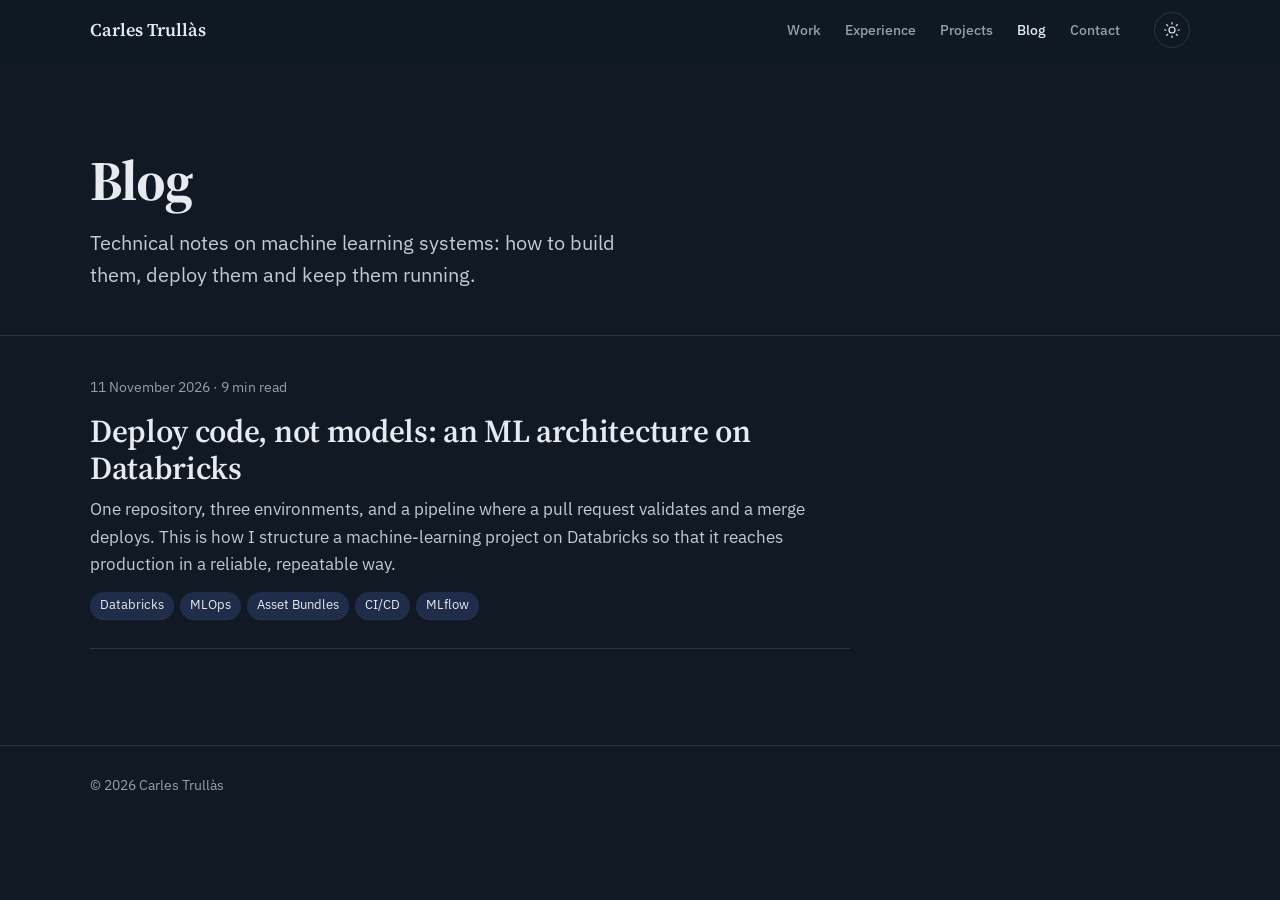
==== blog/index.html @ f695ff48 "Add blog with first post on the deploy-code architecture on Databricks - blog/index.html: post list " ====
<!doctype html>
<html lang="en">
<head>
  <meta charset="utf-8">
  <meta name="viewport" content="width=device-width, initial-scale=1">
  <title>Blog · Carles Trullàs</title>
  <meta name="description" content="Technical notes on machine learning, MLOps and data platforms by Carles Trullàs.">
  <meta name="author" content="Carles Trullàs">
  <link rel="canonical" href="https://carlestrullas.github.io/blog/">

  <meta property="og:type" content="website">
  <meta property="og:url" content="https://carlestrullas.github.io/blog/">
  <meta property="og:title" content="Blog · Carles Trullàs">
  <meta property="og:description" content="Technical notes on machine learning, MLOps and data platforms by Carles Trullàs.">
  <meta property="og:image" content="https://carlestrullas.github.io/images/og-image.png">
  <meta name="twitter:card" content="summary_large_image">

  <link rel="icon" href="/favicon.svg" type="image/svg+xml">
  <meta name="theme-color" content="#111A24">

  <link rel="preconnect" href="https://fonts.googleapis.com">
  <link rel="preconnect" href="https://fonts.gstatic.com" crossorigin>
  <link href="https://fonts.googleapis.com/css2?family=IBM+Plex+Sans:ital,wght@0,400;0,500;0,600;1,400&family=Source+Serif+4:opsz,wght@8..60,400;8..60,600;8..60,700&display=swap" rel="stylesheet">
  <link rel="stylesheet" href="/css/style.css">
  <link rel="stylesheet" href="/css/blog.css">

  <script>
    // Dark by default; a saved choice from the toggle wins. Runs before paint to avoid a flash.
    var t = 'dark';
    try { t = localStorage.getItem('theme') || 'dark'; } catch (e) {}
    document.documentElement.dataset.theme = t;
  </script>
</head>
<body>
  <a class="skip" href="#main">Skip to content</a>

  <header class="site-header">
    <div class="wrap header-inner">
      <a class="wordmark" href="/" aria-label="Carles Trullàs, home">Carles Trullàs</a>
      <nav aria-label="Sections">
        <ul class="nav-list">
          <li><a href="/#work">Work</a></li>
          <li><a href="/#experience">Experience</a></li>
          <li><a href="/#projects">Projects</a></li>
          <li><a href="/blog/" aria-current="page">Blog</a></li>
          <li><a href="/#contact">Contact</a></li>
        </ul>
      </nav>
      <button class="theme-toggle" type="button" aria-label="Switch colour theme">
        <svg class="icon-moon" viewBox="0 0 24 24" aria-hidden="true"><path d="M20 14.5A8 8 0 0 1 9.5 4a8 8 0 1 0 10.5 10.5Z"/></svg>
        <svg class="icon-sun" viewBox="0 0 24 24" aria-hidden="true"><circle cx="12" cy="12" r="4"/><path d="M12 2v2M12 20v2M4.9 4.9l1.4 1.4M17.7 17.7l1.4 1.4M2 12h2M20 12h2M4.9 19.1l1.4-1.4M17.7 6.3l1.4-1.4"/></svg>
      </button>
    </div>
  </header>

  <main id="main">
    <section class="blog-head">
      <div class="wrap">
        <h1>Blog</h1>
        <p>Technical notes on machine learning systems: how to build them, deploy them and keep them running.</p>
      </div>
    </section>
    <div class="wrap">
      <ul class="post-list">
        <li>
          <a href="/blog/deploy-code-databricks/">
            <p class="post-date"><time datetime="2026-11-11">11 November 2026</time> · 9 min read</p>
            <h2>Deploy code, not models: an ML architecture on Databricks</h2>
            <p>One repository, three environments, and a pipeline where a pull request validates and a merge deploys. This is how I structure a machine-learning project on Databricks so that it reaches production in a reliable, repeatable way.</p>
            <ul class="tags"><li>Databricks</li><li>MLOps</li><li>Asset Bundles</li><li>CI/CD</li><li>MLflow</li></ul>
          </a>
        </li>
      </ul>
    </div>
  </main>

  <footer class="site-footer">
    <div class="wrap">
      <p>© <span id="year">2026</span> Carles Trullàs</p>
    </div>
  </footer>

  <script src="/js/main.js" defer></script>
</body>
</html>
---- css/style.css ----
/* ---------- Tokens ---------- */
:root {
  --bg: #F4F5F2;
  --surface: #FFFFFF;
  --ink: #132030;
  --ink-2: #3A4757;
  --muted: #5F6A76;
  --rule: #D8DCDF;
  --accent: #2B45C9;
  --accent-ink: #FFFFFF;
  --accent-soft: #E3E7F8;
  --field-ink: 19, 32, 48;      /* rgb for the hero network */
  --field-accent: 43, 69, 201;

  --serif: "Source Serif 4", Georgia, "Times New Roman", serif;
  --sans: "IBM Plex Sans", system-ui, -apple-system, "Segoe UI", sans-serif;

  --step--1: 0.875rem;
  --step-0: 1.0625rem;
  --step-1: 1.25rem;
  --step-2: 1.5rem;
  --step-3: 2rem;
  --step-5: clamp(2.75rem, 6vw + 1rem, 5rem);

  --wrap: 1180px;
  --gutter: clamp(16px, 4vw, 40px);
  --radius: 6px;
  color-scheme: light;
}

@media (prefers-color-scheme: dark) {
  :root:not([data-theme="light"]) {
    --bg: #111A24;
    --surface: #17222E;
    --ink: #E7EBF0;
    --ink-2: #C3CBD4;
    --muted: #93A0AD;
    --rule: #2A3744;
    --accent: #8EA2FF;
    --accent-ink: #0E1622;
    --accent-soft: #1F2C4A;
    --field-ink: 231, 235, 240;
    --field-accent: 142, 162, 255;
    color-scheme: dark;
  }
}
:root[data-theme="dark"] {
  --bg: #111A24;
  --surface: #17222E;
  --ink: #E7EBF0;
  --ink-2: #C3CBD4;
  --muted: #93A0AD;
  --rule: #2A3744;
  --accent: #8EA2FF;
  --accent-ink: #0E1622;
  --accent-soft: #1F2C4A;
  --field-ink: 231, 235, 240;
  --field-accent: 142, 162, 255;
  color-scheme: dark;
}

/* ---------- Base ---------- */
*, *::before, *::after { box-sizing: border-box; }
html { scroll-behavior: smooth; scroll-padding-top: 72px; -webkit-text-size-adjust: 100%; }
body {
  margin: 0;
  overflow-x: clip;
  background: var(--bg);
  color: var(--ink-2);
  font-family: var(--sans);
  font-size: var(--step-0);
  line-height: 1.6;
  -webkit-font-smoothing: antialiased;
  text-rendering: optimizeLegibility;
}
h1, h2, h3 { color: var(--ink); font-family: var(--serif); font-weight: 600; line-height: 1.15; margin: 0; }
p { margin: 0 0 1em; }
a { color: var(--accent); text-underline-offset: 3px; text-decoration-thickness: 1px; }
a:hover { text-decoration-thickness: 2px; }
:focus-visible { outline: 2px solid var(--accent); outline-offset: 3px; border-radius: 2px; }
img { max-width: 100%; height: auto; display: block; }
ul, ol { margin: 0; padding: 0; list-style: none; }
cite { font-style: italic; }

.wrap { max-width: var(--wrap); margin: 0 auto; padding: 0 var(--gutter); }
.skip { position: absolute; left: -9999px; }
.skip:focus { left: 16px; top: 12px; z-index: 100; background: var(--surface); padding: 8px 12px; }

/* ---------- Header ---------- */
.site-header {
  position: sticky; top: 0; z-index: 20;
  background: color-mix(in srgb, var(--bg) 88%, transparent);
  backdrop-filter: saturate(140%) blur(10px);
  -webkit-backdrop-filter: saturate(140%) blur(10px);
  border-bottom: 1px solid transparent;
  transition: border-color .2s;
}
.site-header.scrolled { border-bottom-color: var(--rule); }
.header-inner { display: flex; align-items: center; gap: 24px; height: 60px; }
.wordmark { font-family: var(--serif); font-weight: 600; font-size: 1.125rem; color: var(--ink); text-decoration: none; margin-right: auto; }
.nav-list { display: flex; gap: 4px; }
.nav-list a {
  display: block; padding: 6px 10px; border-radius: var(--radius);
  color: var(--muted); text-decoration: none; font-size: var(--step--1); font-weight: 500;
}
.nav-list a:hover { color: var(--ink); background: var(--accent-soft); }
.nav-list a[aria-current="true"] { color: var(--ink); }
.theme-toggle {
  width: 36px; height: 36px; display: grid; place-items: center;
  border: 1px solid var(--rule); border-radius: 50%; background: transparent; color: var(--ink); cursor: pointer;
}
.theme-toggle svg { width: 18px; height: 18px; fill: none; stroke: currentColor; stroke-width: 1.6; stroke-linecap: round; }
.theme-toggle .icon-moon { fill: currentColor; stroke: none; }
.theme-toggle .icon-sun { display: none; }
:root[data-theme="dark"] .theme-toggle .icon-sun { display: block; }
:root[data-theme="dark"] .theme-toggle .icon-moon { display: none; }
@media (prefers-color-scheme: dark) {
  :root:not([data-theme="light"]) .theme-toggle .icon-sun { display: block; }
  :root:not([data-theme="light"]) .theme-toggle .icon-moon { display: none; }
}

/* ---------- Hero ---------- */
.hero {
  position: relative; overflow: hidden; isolation: isolate;
  min-height: clamp(560px, 80vh, 780px);
  display: flex; align-items: center;
  padding: clamp(48px, 8vw, 96px) 0;
  border-bottom: 1px solid var(--rule);
  background:
    radial-gradient(circle, color-mix(in srgb, var(--rule) 70%, transparent) 1px, transparent 1.4px) 0 0 / 22px 22px,
    var(--bg);
}
#net {
  position: absolute; inset: 0; z-index: -1; display: block;
  -webkit-mask-image: linear-gradient(to right, transparent 22%, #000 52%);
          mask-image: linear-gradient(to right, transparent 22%, #000 52%);
}
.hero > .wrap { width: 100%; }
.hero-grid { display: block; }
.hero-text { max-width: 560px; }
.hero h1 { font-size: var(--step-5); font-weight: 700; letter-spacing: -0.02em; line-height: 1.02; }
.role { font-family: var(--serif); font-size: var(--step-2); color: var(--accent); margin: .5em 0 1.1em; font-weight: 400; }
.lede { font-size: var(--step-1); color: var(--ink); max-width: 34ch; line-height: 1.5; }
.where { color: var(--muted); }
.actions { display: flex; flex-wrap: wrap; align-items: center; gap: 12px; margin-top: 28px; }
.btn {
  display: inline-flex; align-items: center; height: 44px; padding: 0 20px;
  border: 1px solid var(--ink); border-radius: var(--radius);
  color: var(--ink); text-decoration: none; font-weight: 500; font-size: 0.975rem;
  transition: background .15s, color .15s;
}
.btn:hover { background: var(--ink); color: var(--bg); }
.btn-primary { background: var(--accent); border-color: var(--accent); color: var(--accent-ink); }
.btn-primary:hover { background: var(--ink); border-color: var(--ink); color: var(--bg); }
.icon-link { width: 44px; height: 44px; display: grid; place-items: center; color: var(--muted); border-radius: var(--radius); }
.icon-link:hover { color: var(--ink); background: var(--accent-soft); }
.icon-link svg { width: 22px; height: 22px; fill: currentColor; }


/* ---------- Sections ---------- */
.section { padding: clamp(56px, 8vw, 104px) 0; border-bottom: 1px solid var(--rule); }
.section-grid { display: grid; grid-template-columns: 220px minmax(0, 1fr); gap: 40px; }
.section-title { font-size: var(--step-2); position: sticky; top: 92px; align-self: start; }
.section-body { max-width: 760px; }
.large { font-size: var(--step-1); color: var(--ink); line-height: 1.5; }
.intro { color: var(--muted); margin-bottom: 28px; }

/* About */
.about { display: grid; grid-template-columns: 220px minmax(0, 1fr); gap: 36px; max-width: none; }
.portrait img { border-radius: 8px; filter: saturate(.9); }
.about-text { max-width: 62ch; }
.facts { margin-top: 28px; border-top: 1px solid var(--rule); }
.facts li { display: grid; grid-template-columns: 64px 1fr; gap: 16px; padding: 12px 0; border-bottom: 1px solid var(--rule); color: var(--ink); }
.fact-year { color: var(--muted); font-variant-numeric: tabular-nums; }

/* Case studies */
.case { padding-bottom: 56px; margin-bottom: 56px; border-bottom: 1px solid var(--rule); }
.case:last-child { padding-bottom: 0; margin-bottom: 0; border-bottom: 0; }
.case-head { margin-bottom: 14px; }
.case-head h3 { font-size: var(--step-3); letter-spacing: -0.01em; }
.case-meta { color: var(--muted); margin: 6px 0 0; font-size: var(--step--1); }
.case-summary { font-size: var(--step-1); color: var(--ink); line-height: 1.5; }
.case-compact .case-head h3 { font-size: var(--step-2); }
.case-compact .case-summary { font-size: var(--step-0); color: var(--ink-2); line-height: 1.6; }

.flow-scroll { margin: 20px 0 24px; }
.flow { display: block; width: 100%; height: auto; overflow: visible; }
.flow .node rect { fill: var(--surface); stroke: var(--rule); stroke-width: 1.2; }
.flow .node.accent rect { fill: var(--accent-soft); stroke: var(--accent); }
.flow text { font-family: var(--sans); font-size: 14px; font-weight: 500; fill: var(--ink); text-anchor: middle; }
.flow text.sub { font-size: 12px; font-weight: 400; fill: var(--muted); }
.flow .edge { fill: none; stroke: var(--muted); stroke-width: 1.4; }
.flow .edge.loop { stroke-dasharray: 4 4; }
.flow .arrowhead { fill: var(--muted); }

.bullets { margin: 0 0 20px; }
.bullets li { position: relative; padding-left: 22px; margin-bottom: 10px; }
.bullets li::before { content: ""; position: absolute; left: 2px; top: .7em; width: 8px; height: 1.5px; background: var(--accent); }

.tags { display: flex; flex-wrap: wrap; gap: 6px; }
.tags li { font-size: 0.8125rem; padding: 3px 10px; border-radius: 999px; background: var(--accent-soft); color: var(--ink); }

/* Timeline (experience, education) */
.timeline li, .degrees li {
  display: grid; grid-template-columns: 170px minmax(0, 1fr); gap: 24px;
  padding: 24px 0; border-bottom: 1px solid var(--rule);
}
.timeline li:first-child, .degrees li:first-child { padding-top: 0; }
.timeline h3, .degrees h3 { font-size: var(--step-1); margin-bottom: 2px; }
.t-date { color: var(--muted); font-size: var(--step--1); font-variant-numeric: tabular-nums; padding-top: 4px; margin: 0; }
.t-org { color: var(--accent); font-size: 0.95rem; margin-bottom: 8px; }
.timeline li > div p:last-child, .degrees li > div p:last-child { margin-bottom: 0; }

/* Repos */
.repos { border-top: 1px solid var(--rule); }
.repos li { border-bottom: 1px solid var(--rule); }
.repos a { display: block; padding: 22px 12px; margin: 0 -12px; color: inherit; text-decoration: none; border-radius: var(--radius); transition: background .15s; }
.repos a:hover { background: var(--surface); }
.repos h3 { font-size: var(--step-1); margin-bottom: 6px; display: inline-flex; align-items: center; gap: 8px; }
.repos h3::after {
  content: ""; width: 10px; height: 10px; border-top: 1.5px solid var(--muted); border-right: 1.5px solid var(--muted);
  transform: rotate(45deg) translate(-1px, 1px); transition: transform .15s, border-color .15s;
}
.repos a:hover h3::after { border-color: var(--accent); transform: rotate(45deg) translate(1px, -1px); }
.repos p { margin-bottom: 12px; }

/* Skills */
.skills div { display: grid; grid-template-columns: 170px minmax(0, 1fr); gap: 24px; padding: 14px 0; border-bottom: 1px solid var(--rule); }
.skills div:first-child { padding-top: 0; }
.skills dt { color: var(--ink); font-weight: 500; }
.skills dd { margin: 0; }

/* Paper */
.paper { margin-top: 40px; padding: 24px 28px; background: var(--surface); border: 1px solid var(--rule); border-left: 3px solid var(--accent); border-radius: var(--radius); }
.paper-label { font-family: var(--sans); font-size: var(--step--1); color: var(--muted); font-weight: 500; margin-bottom: 8px; }
.paper-cite { margin: 0; font-family: var(--serif); font-size: var(--step-1); color: var(--ink); line-height: 1.45; }

/* Contact */
.contact { border-bottom: 0; }
.email {
  display: inline-block; margin: 12px 0 24px;
  font-family: var(--serif); font-size: clamp(1.25rem, 2.6vw + .5rem, 2.25rem); font-weight: 600;
  color: var(--ink); text-decoration-color: var(--accent); word-break: break-all;
}
.email:hover { color: var(--accent); }
.contact-links { display: flex; flex-wrap: wrap; gap: 8px 28px; }
.contact-links a { font-weight: 500; }

.site-footer { padding: 28px 0 40px; color: var(--muted); font-size: var(--step--1); border-top: 1px solid var(--rule); }
.site-footer p { margin: 0; }

/* ---------- Responsive ---------- */
@media (max-width: 960px) {
  .section-grid { grid-template-columns: minmax(0, 1fr); gap: 24px; }
  .section-title { position: static; }
  .about { grid-template-columns: 180px minmax(0, 1fr); }
}
@media (max-width: 760px) {
  .hero { align-items: flex-start; min-height: 0; padding-bottom: 300px; }
  #net { -webkit-mask-image: linear-gradient(to bottom, transparent calc(100% - 330px), #000 calc(100% - 250px)); mask-image: linear-gradient(to bottom, transparent calc(100% - 330px), #000 calc(100% - 250px)); }
  .nav-list { display: none; }
  .about { grid-template-columns: minmax(0, 1fr); }
  .portrait { max-width: 220px; }
  .timeline li, .degrees li, .skills div { grid-template-columns: 1fr; gap: 4px; }
  .flow-scroll { overflow-x: auto; margin-right: calc(-1 * var(--gutter)); padding-right: var(--gutter); }
  .flow { width: 640px; max-width: none; }
  .case-head h3 { font-size: var(--step-2); }
  .paper { padding: 20px; }
}

@media (prefers-reduced-motion: reduce) {
  html { scroll-behavior: auto; }
  * { transition: none !important; }
}

@media (max-width: 420px) {
  .actions { gap: 8px; }
  .btn { padding: 0 16px; }
}
---- css/blog.css ----
/* ---------- Blog ---------- */
:root { --mono: ui-monospace, "SF Mono", Menlo, Consolas, "Liberation Mono", monospace; --dev: #1E9E8C; --qa: #C98A14; --prod: #D9553A; }
.nav-list a[aria-current="page"] { color: var(--ink); }

.blog-head { padding: clamp(48px, 7vw, 88px) 0 clamp(28px, 4vw, 44px); border-bottom: 1px solid var(--rule); }
.blog-head h1 { font-size: clamp(2.25rem, 4vw + 1rem, 3.5rem); font-weight: 700; letter-spacing: -0.02em; }
.blog-head p { font-size: var(--step-1); color: var(--ink-2); max-width: 46ch; margin: 14px 0 0; }

.post-list { max-width: 760px; padding: 12px 0 96px; }
.post-list li { border-bottom: 1px solid var(--rule); }
.post-list a { display: block; padding: 28px 12px; margin: 0 -12px; color: inherit; text-decoration: none; border-radius: var(--radius); transition: background .15s; }
.post-list a:hover { background: var(--surface); }
.post-list h2 { font-size: var(--step-3); letter-spacing: -0.01em; margin: 6px 0 10px; }
.post-list a:hover h2 { color: var(--accent); }
.post-list p { margin-bottom: 14px; }
.post-date { color: var(--muted); font-size: var(--step--1); font-variant-numeric: tabular-nums; margin: 0; }

.post { max-width: 720px; margin: 0 auto; padding: clamp(40px, 6vw, 72px) var(--gutter) 96px; }
.post-back { font-size: var(--step--1); font-weight: 500; text-decoration: none; }
.post-back:hover { text-decoration: underline; }
.post-header { margin: 28px 0 36px; padding-bottom: 28px; border-bottom: 1px solid var(--rule); }
.post-header h1 { font-size: clamp(2rem, 3.4vw + 1rem, 3.1rem); font-weight: 700; letter-spacing: -0.02em; line-height: 1.08; }
.post-header .standfirst { font-size: var(--step-1); color: var(--ink); line-height: 1.5; margin: 18px 0 16px; }
.post-header .tags { margin-top: 14px; }

.prose { font-size: 1.125rem; line-height: 1.7; }
.prose h2 { font-size: var(--step-3); letter-spacing: -0.01em; margin: 2.2em 0 .6em; scroll-margin-top: 80px; }
.prose h3 { font-size: var(--step-1); margin: 1.8em 0 .5em; }
.prose p { margin: 0 0 1.1em; }
.prose strong { color: var(--ink); font-weight: 600; }
.prose ul, .prose ol { margin: 0 0 1.2em; padding-left: 1.3em; }
.prose ul { list-style: disc; } .prose ol { list-style: decimal; }
.prose li { margin-bottom: .45em; padding-left: .2em; }
.prose li::marker { color: var(--accent); }
.prose code { font-family: var(--mono); font-size: .86em; background: var(--accent-soft); color: var(--ink); padding: .12em .38em; border-radius: 4px; }
.prose pre { margin: 1.4em 0 1.6em; padding: 18px 20px; background: var(--surface); border: 1px solid var(--rule); border-radius: var(--radius); overflow-x: auto; line-height: 1.55; }
.prose pre code { background: none; padding: 0; font-size: .875rem; color: var(--ink-2); }
.prose pre .k { color: var(--accent); } .prose pre .c { color: var(--muted); font-style: italic; } .prose pre .v { color: var(--prod); }
.pre-label { display: block; font-family: var(--mono); font-size: .8rem; color: var(--muted); margin: 1.6em 0 -1em; }
.prose figure { margin: 1.8em 0 2em; }
.prose figure .flow-scroll { margin: 0; padding: 20px; background: var(--surface); border: 1px solid var(--rule); border-radius: var(--radius); }
.prose figcaption { font-size: var(--step--1); color: var(--muted); margin-top: 10px; }
.prose table { width: 100%; border-collapse: collapse; margin: 1.4em 0 1.8em; font-size: 1rem; }
.prose th { text-align: left; color: var(--ink); font-weight: 600; border-bottom: 2px solid var(--rule); padding: 8px 12px 8px 0; }
.prose td { border-bottom: 1px solid var(--rule); padding: 10px 12px 10px 0; vertical-align: top; }
.table-scroll { overflow-x: auto; }
.callout { margin: 1.6em 0; padding: 18px 22px; background: var(--surface); border: 1px solid var(--rule); border-left: 3px solid var(--accent); border-radius: var(--radius); }
.callout p:last-child { margin-bottom: 0; }
.two-col { display: grid; grid-template-columns: 1fr 1fr; gap: 16px; margin: 1.4em 0 1.8em; }
.two-col > div { padding: 18px 20px; background: var(--surface); border: 1px solid var(--rule); border-radius: var(--radius); }
.two-col h3 { margin: 0 0 .6em; font-family: var(--sans); font-size: 1rem; font-weight: 600; }
.two-col ul { margin: 0; font-size: 1rem; }
.takeaways { counter-reset: t; list-style: none !important; padding: 0 !important; }
.takeaways li { counter-increment: t; display: grid; grid-template-columns: 34px 1fr; gap: 12px; padding: 12px 0; border-bottom: 1px solid var(--rule); color: var(--ink); }
.takeaways li::before { content: counter(t); width: 28px; height: 28px; border-radius: 50%; background: var(--accent); color: var(--accent-ink); display: grid; place-items: center; font-size: .875rem; font-weight: 600; }
.post-footer { margin-top: 56px; padding-top: 24px; border-top: 1px solid var(--rule); color: var(--muted); }

/* Diagram extras (on top of .flow in style.css) */
.flow text.l { text-anchor: start; }
.flow text.h { font-size: 15px; font-weight: 600; }
.flow text.m { font-family: var(--mono); font-size: 12px; }
.flow .dim rect { opacity: .55; } .flow .dim text { opacity: .7; }
.flow .dev rect, .flow rect.dev { stroke: var(--dev); } .flow .qa rect, .flow rect.qa { stroke: var(--qa); } .flow .prod rect, .flow rect.prod { stroke: var(--prod); }
.flow text.dev { fill: var(--dev); } .flow text.qa { fill: var(--qa); } .flow text.prod { fill: var(--prod); } .flow text.acc { fill: var(--accent); }
.flow .line-dev { stroke: var(--dev); stroke-width: 3; fill: none; } .flow .line-acc { stroke: var(--accent); stroke-width: 3; fill: none; }
.flow circle.dev { fill: var(--dev); } .flow circle.acc { fill: var(--accent); }
.flow .pill rect { fill: var(--bg); stroke-width: 1.4; }
.flow .champ rect { fill: var(--accent); stroke: var(--accent); } .flow .champ text { fill: var(--accent-ink); }

@media (max-width: 760px) {
  .prose { font-size: 1.0625rem; }
  .two-col { grid-template-columns: 1fr; }
  .prose figure .flow-scroll { overflow-x: auto; margin-right: 0; padding: 16px; }
}
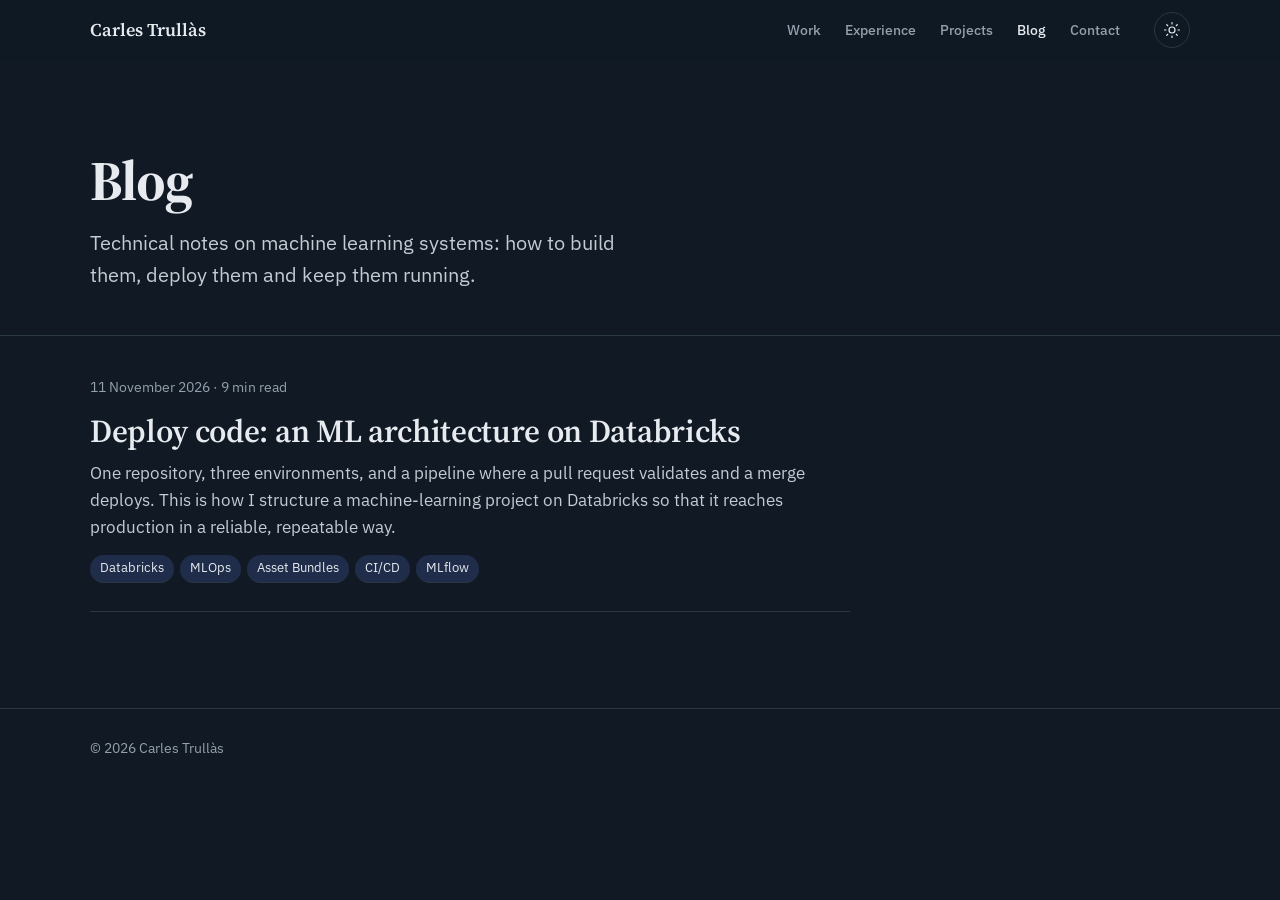
==== commit 94d755ae: "Blog: rename the post and note that deploy model is also a valid pattern Co-Authored-By: Claude Fabl" ====
--- a/blog/index.html
+++ b/blog/index.html
@@ -65,7 +65,7 @@
         <li>
           <a href="/blog/deploy-code-databricks/">
             <p class="post-date"><time datetime="2026-11-11">11 November 2026</time> · 9 min read</p>
-            <h2>Deploy code, not models: an ML architecture on Databricks</h2>
+            <h2>Deploy code: an ML architecture on Databricks</h2>
             <p>One repository, three environments, and a pipeline where a pull request validates and a merge deploys. This is how I structure a machine-learning project on Databricks so that it reaches production in a reliable, repeatable way.</p>
             <ul class="tags"><li>Databricks</li><li>MLOps</li><li>Asset Bundles</li><li>CI/CD</li><li>MLflow</li></ul>
           </a>
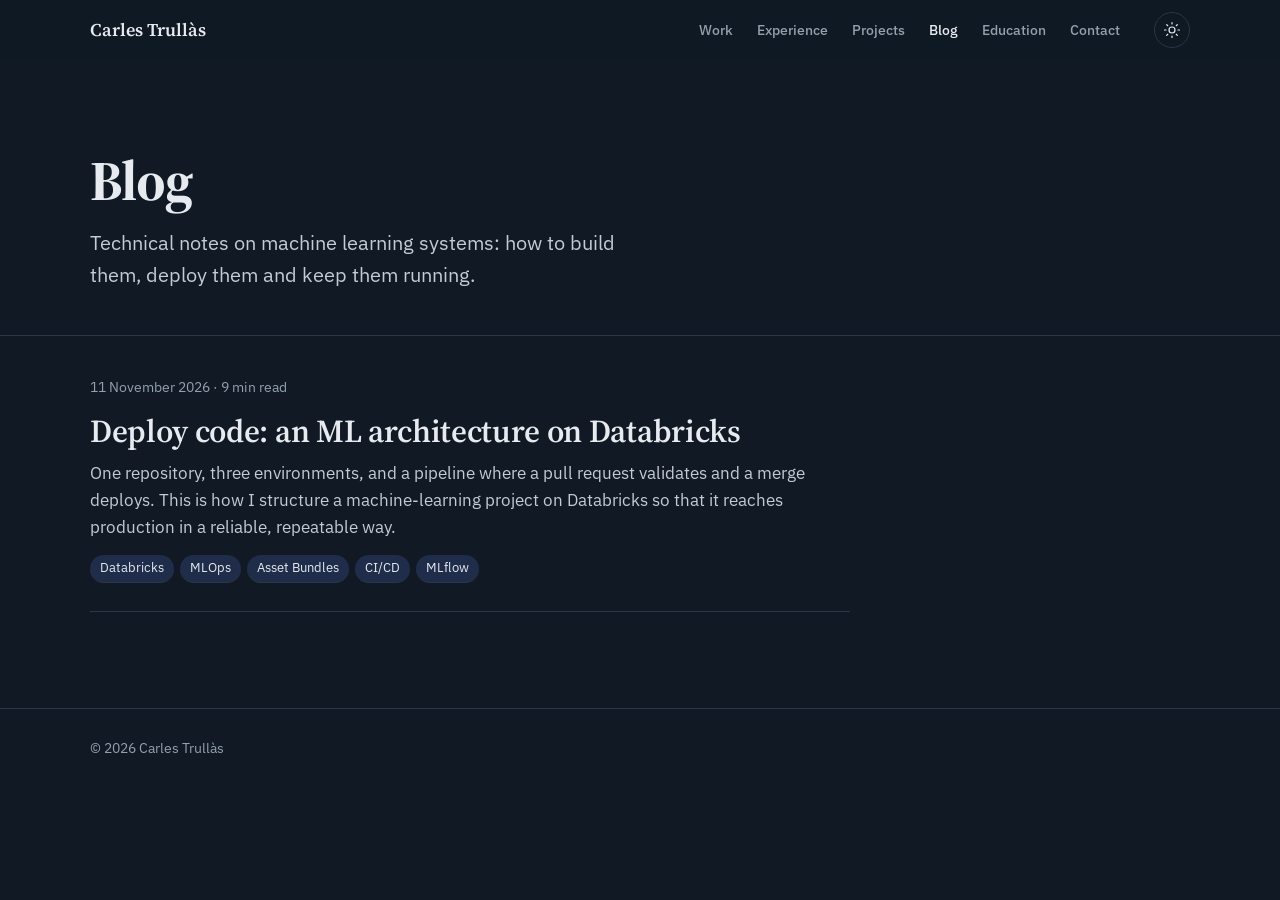
==== commit 6bbf4d82: "Add a mobile menu so sections and the blog are reachable on phones Below 760px the nav list was hidd" ====
--- a/blog/index.html
+++ b/blog/index.html
@@ -38,14 +38,18 @@
     <div class="wrap header-inner">
       <a class="wordmark" href="/" aria-label="Carles Trullàs, home">Carles Trullàs</a>
       <nav aria-label="Sections">
-        <ul class="nav-list">
+        <ul class="nav-list" id="site-nav">
           <li><a href="/#work">Work</a></li>
           <li><a href="/#experience">Experience</a></li>
           <li><a href="/#projects">Projects</a></li>
           <li><a href="/blog/" aria-current="page">Blog</a></li>
+          <li><a href="/#education">Education</a></li>
           <li><a href="/#contact">Contact</a></li>
         </ul>
       </nav>
+      <button class="nav-toggle" type="button" aria-expanded="false" aria-controls="site-nav" aria-label="Open menu">
+        <span class="nav-toggle-bar" aria-hidden="true"></span>
+      </button>
       <button class="theme-toggle" type="button" aria-label="Switch colour theme">
         <svg class="icon-moon" viewBox="0 0 24 24" aria-hidden="true"><path d="M20 14.5A8 8 0 0 1 9.5 4a8 8 0 1 0 10.5 10.5Z"/></svg>
         <svg class="icon-sun" viewBox="0 0 24 24" aria-hidden="true"><circle cx="12" cy="12" r="4"/><path d="M12 2v2M12 20v2M4.9 4.9l1.4 1.4M17.7 17.7l1.4 1.4M2 12h2M20 12h2M4.9 19.1l1.4-1.4M17.7 6.3l1.4-1.4"/></svg>
--- a/css/style.css
+++ b/css/style.css
@@ -105,6 +105,21 @@
 }
 .nav-list a:hover { color: var(--ink); background: var(--accent-soft); }
 .nav-list a[aria-current="true"] { color: var(--ink); }
+/* Mobile menu button (hidden on desktop) */
+.nav-toggle {
+  display: none; width: 36px; height: 36px; place-items: center; padding: 0;
+  border: 1px solid var(--rule); border-radius: var(--radius); background: transparent; color: var(--ink); cursor: pointer;
+}
+.nav-toggle-bar, .nav-toggle-bar::before, .nav-toggle-bar::after {
+  display: block; width: 16px; height: 1.6px; background: currentColor; border-radius: 1px; transition: transform .2s, background .2s;
+}
+.nav-toggle-bar { position: relative; }
+.nav-toggle-bar::before, .nav-toggle-bar::after { content: ""; position: absolute; left: 0; }
+.nav-toggle-bar::before { top: -5px; }
+.nav-toggle-bar::after { top: 5px; }
+.nav-open .nav-toggle-bar { background: transparent; }
+.nav-open .nav-toggle-bar::before { transform: translateY(5px) rotate(45deg); }
+.nav-open .nav-toggle-bar::after { transform: translateY(-5px) rotate(-45deg); }
 .theme-toggle {
   width: 36px; height: 36px; display: grid; place-items: center;
   border: 1px solid var(--rule); border-radius: 50%; background: transparent; color: var(--ink); cursor: pointer;
@@ -258,7 +273,17 @@
 @media (max-width: 760px) {
   .hero { align-items: flex-start; min-height: 0; padding-bottom: 300px; }
   #net { -webkit-mask-image: linear-gradient(to bottom, transparent calc(100% - 330px), #000 calc(100% - 250px)); mask-image: linear-gradient(to bottom, transparent calc(100% - 330px), #000 calc(100% - 250px)); }
-  .nav-list { display: none; }
+  .header-inner { gap: 10px; }
+  .nav-toggle { display: grid; }
+  .nav-list {
+    display: none; position: absolute; top: 100%; left: 0; right: 0;
+    flex-direction: column; gap: 2px; padding: 8px var(--gutter) 14px;
+    background: var(--bg); border-bottom: 1px solid var(--rule);
+    box-shadow: 0 12px 24px -16px rgba(0, 0, 0, .35);
+  }
+  .nav-open .nav-list { display: flex; }
+  .nav-list a { padding: 12px 10px; font-size: var(--step-0); }
+  .nav-list a[aria-current] { color: var(--ink); background: var(--accent-soft); }
   .about { grid-template-columns: minmax(0, 1fr); }
   .portrait { max-width: 220px; }
   .timeline li, .degrees li, .skills div { grid-template-columns: 1fr; gap: 4px; }
--- a/css/blog.css
+++ b/css/blog.css
@@ -15,7 +15,7 @@
 .post-list p { margin-bottom: 14px; }
 .post-date { color: var(--muted); font-size: var(--step--1); font-variant-numeric: tabular-nums; margin: 0; }
 
-.post { max-width: 720px; margin: 0 auto; padding: clamp(40px, 6vw, 72px) var(--gutter) 96px; }
+.post { max-width: 1040px; margin: 0 auto; padding: clamp(40px, 6vw, 72px) var(--gutter) 96px; }
 .post-back { font-size: var(--step--1); font-weight: 500; text-decoration: none; }
 .post-back:hover { text-decoration: underline; }
 .post-header { margin: 28px 0 36px; padding-bottom: 28px; border-bottom: 1px solid var(--rule); }
@@ -53,7 +53,7 @@
 .takeaways { counter-reset: t; list-style: none !important; padding: 0 !important; }
 .takeaways li { counter-increment: t; display: grid; grid-template-columns: 34px 1fr; gap: 12px; padding: 12px 0; border-bottom: 1px solid var(--rule); color: var(--ink); }
 .takeaways li::before { content: counter(t); width: 28px; height: 28px; border-radius: 50%; background: var(--accent); color: var(--accent-ink); display: grid; place-items: center; font-size: .875rem; font-weight: 600; }
-.post-footer { margin-top: 56px; padding-top: 24px; border-top: 1px solid var(--rule); color: var(--muted); }
+.post-footer { margin-top: 32px; color: var(--muted); }
 
 /* Diagram extras (on top of .flow in style.css) */
 .flow text.l { text-anchor: start; }
@@ -72,3 +72,9 @@
   .two-col { grid-template-columns: 1fr; }
   .prose figure .flow-scroll { overflow-x: auto; margin-right: 0; padding: 16px; }
 }
+
+/* Comments */
+.comments { margin-top: 64px; padding-top: 32px; border-top: 1px solid var(--rule); }
+.comments h2 { font-size: var(--step-3); letter-spacing: -0.01em; margin-bottom: 8px; }
+.comments-note { color: var(--muted); font-size: var(--step--1); }
+.comments .utterances { max-width: none; }
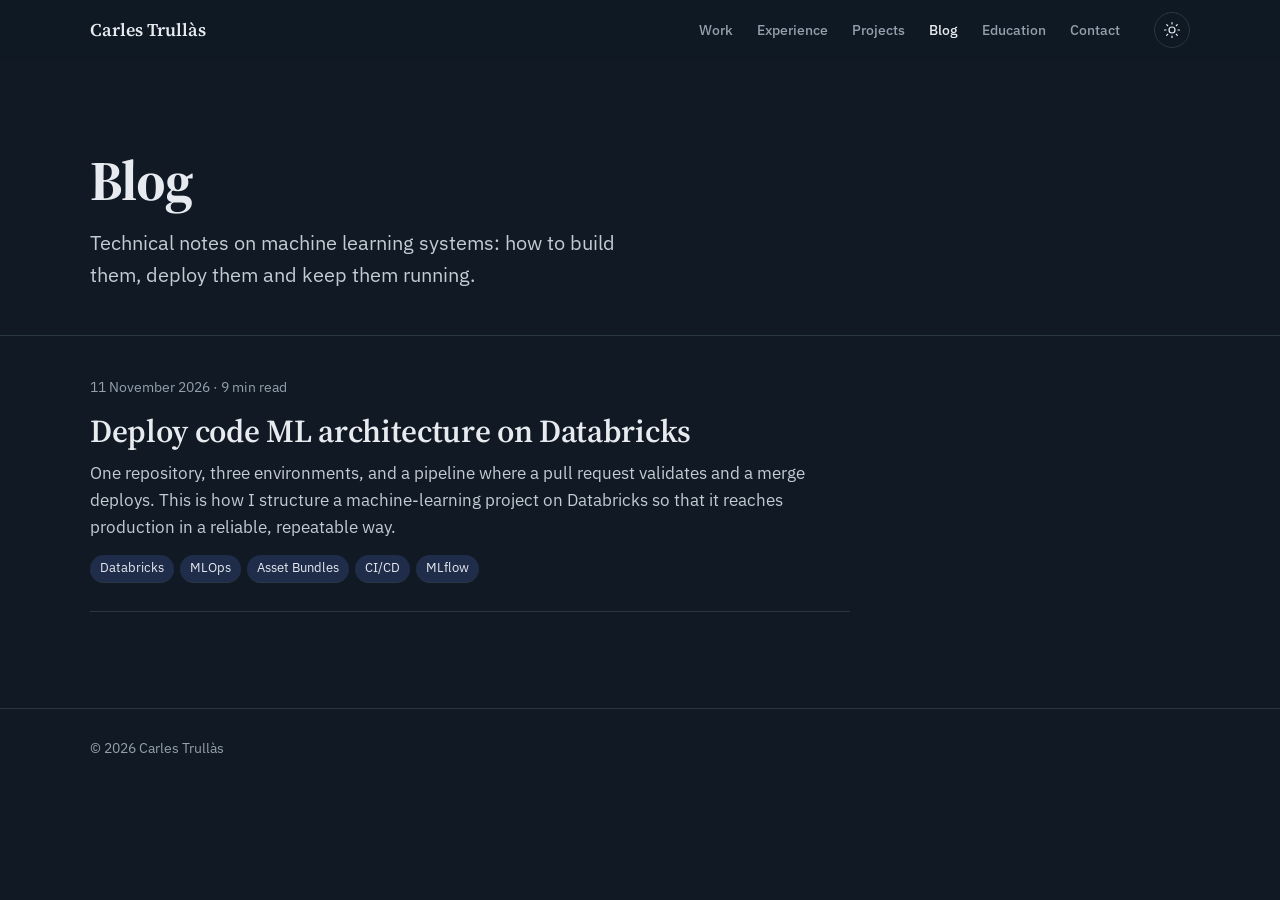
==== commit 26e5a8d6: "Rename blog post title to 'Deploy code ML architecture on Databricks' Co-Authored-By: Claude Opus 5." ====
--- a/blog/index.html
+++ b/blog/index.html
@@ -69,7 +69,7 @@
         <li>
           <a href="/blog/deploy-code-databricks/">
             <p class="post-date"><time datetime="2026-11-11">11 November 2026</time> · 9 min read</p>
-            <h2>Deploy code: an ML architecture on Databricks</h2>
+            <h2>Deploy code ML architecture on Databricks</h2>
             <p>One repository, three environments, and a pipeline where a pull request validates and a merge deploys. This is how I structure a machine-learning project on Databricks so that it reaches production in a reliable, repeatable way.</p>
             <ul class="tags"><li>Databricks</li><li>MLOps</li><li>Asset Bundles</li><li>CI/CD</li><li>MLflow</li></ul>
           </a>
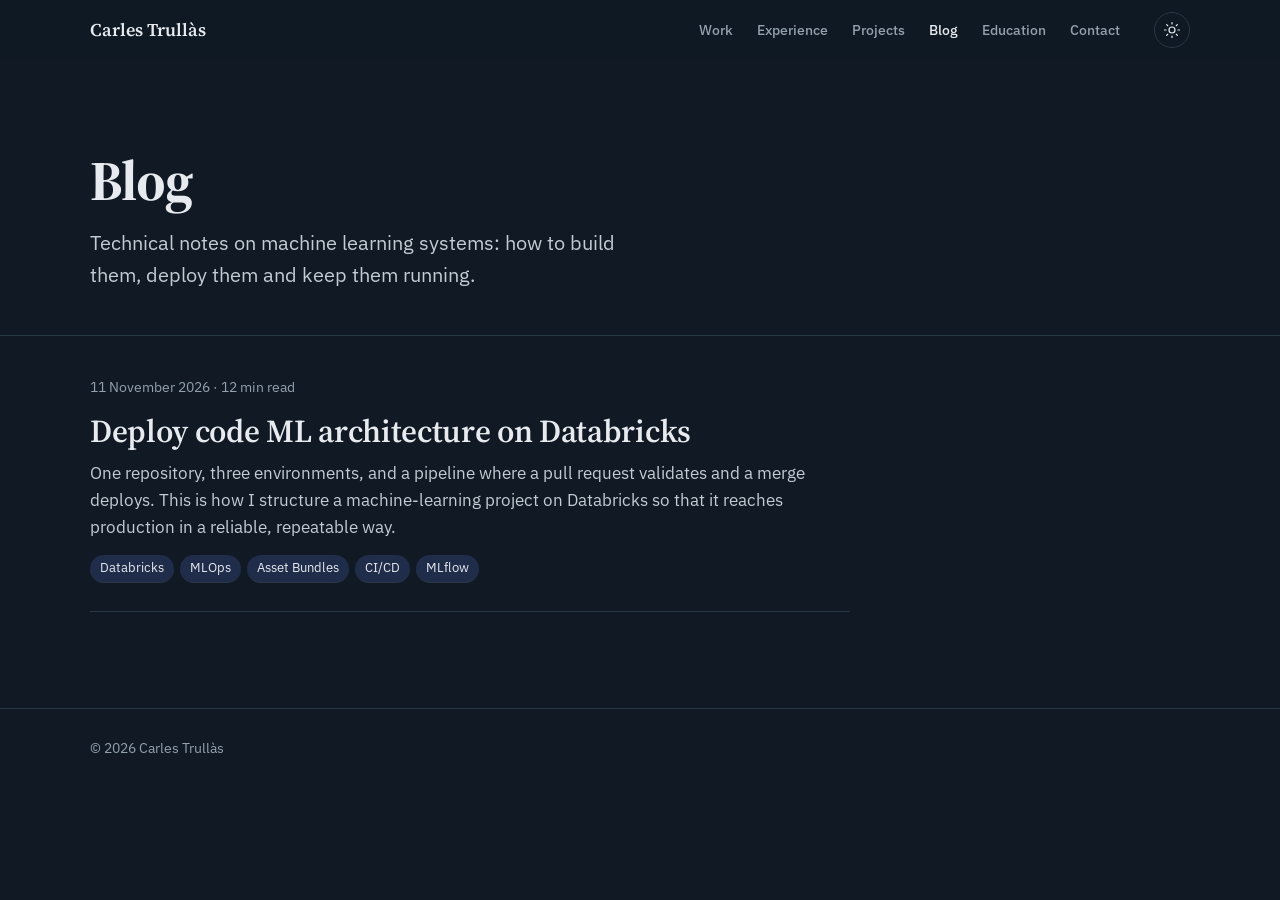
==== commit 1d9f85f7: "Expand blog post with more context and explanation in five sections Co-Authored-By: Claude Opus 5.5 " ====
--- a/blog/index.html
+++ b/blog/index.html
@@ -68,7 +68,7 @@
       <ul class="post-list">
         <li>
           <a href="/blog/deploy-code-databricks/">
-            <p class="post-date"><time datetime="2026-11-11">11 November 2026</time> · 9 min read</p>
+            <p class="post-date"><time datetime="2026-11-11">11 November 2026</time> · 12 min read</p>
             <h2>Deploy code ML architecture on Databricks</h2>
             <p>One repository, three environments, and a pipeline where a pull request validates and a merge deploys. This is how I structure a machine-learning project on Databricks so that it reaches production in a reliable, repeatable way.</p>
             <ul class="tags"><li>Databricks</li><li>MLOps</li><li>Asset Bundles</li><li>CI/CD</li><li>MLflow</li></ul>
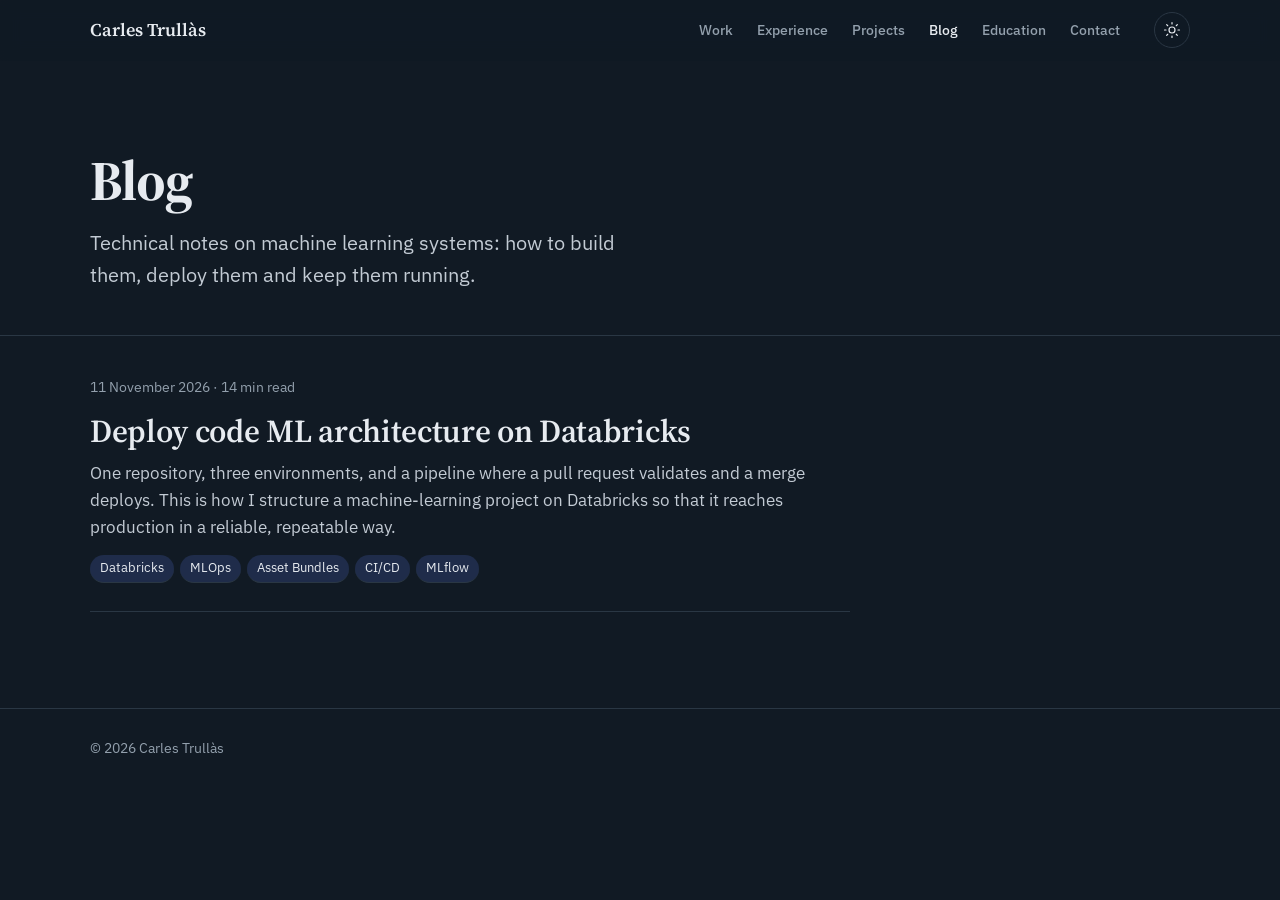
==== commit 75a08dfc: "Final review of blog post: verify against Databricks docs, fix development-mode wording, smooth tone" ====
--- a/blog/index.html
+++ b/blog/index.html
@@ -68,7 +68,7 @@
       <ul class="post-list">
         <li>
           <a href="/blog/deploy-code-databricks/">
-            <p class="post-date"><time datetime="2026-11-11">11 November 2026</time> · 12 min read</p>
+            <p class="post-date"><time datetime="2026-11-11">11 November 2026</time> · 14 min read</p>
             <h2>Deploy code ML architecture on Databricks</h2>
             <p>One repository, three environments, and a pipeline where a pull request validates and a merge deploys. This is how I structure a machine-learning project on Databricks so that it reaches production in a reliable, repeatable way.</p>
             <ul class="tags"><li>Databricks</li><li>MLOps</li><li>Asset Bundles</li><li>CI/CD</li><li>MLflow</li></ul>
--- a/css/blog.css
+++ b/css/blog.css
@@ -78,3 +78,68 @@
 .comments h2 { font-size: var(--step-3); letter-spacing: -0.01em; margin-bottom: 8px; }
 .comments-note { color: var(--muted); font-size: var(--step--1); }
 .comments .utterances { max-width: none; }
+
+/* UI mockups (illustrative recreations of Databricks and Azure DevOps) */
+.mock-fig { position: relative; }
+.mock-label { display: inline-block; font-size: .75rem; color: var(--muted); border: 1px solid var(--rule); border-radius: 999px; padding: 2px 10px; margin-bottom: 10px; }
+.mock-scroll { overflow-x: auto; padding: 4px 2px 8px; }
+.mock-row { display: grid; grid-template-columns: repeat(3, minmax(250px, 1fr)); gap: 14px; }
+.mock-stack { display: grid; gap: 16px; }
+.mock { font-family: "IBM Plex Sans", system-ui, sans-serif; font-size: 13px; line-height: 1.35; color: #1f2328; background: #fff; border-radius: 8px; overflow: hidden; box-shadow: 0 6px 24px rgba(0,0,0,.25); border: 1px solid rgba(0,0,0,.12); min-width: 0; }
+.mock.wide { min-width: 720px; }
+.mock * { box-sizing: border-box; }
+.mock .bar { display: flex; align-items: center; gap: 10px; background: #e9eaec; padding: 7px 10px; }
+.mock .dots { display: flex; gap: 5px; } .mock .dots i { width: 9px; height: 9px; border-radius: 50%; background: #c4c6ca; display: block; }
+.mock .url { flex: 1; background: #fff; border-radius: 4px; padding: 3px 10px; font-size: 11.5px; color: #555; white-space: nowrap; overflow: hidden; text-overflow: ellipsis; }
+.mock .top { display: flex; align-items: center; gap: 10px; padding: 8px 12px; border-bottom: 1px solid #e3e4e6; background: #f7f7f8; font-weight: 600; }
+.mock .top .sq { width: 11px; height: 11px; border-radius: 2px; }
+.mock .top .search { flex: 1; max-width: 340px; margin: 0 auto; font-weight: 400; font-size: 11.5px; color: #888; border: 1px solid #d5d6d8; background: #fff; border-radius: 4px; padding: 3px 10px; }
+.mock .av { margin-left: auto; width: 20px; height: 20px; border-radius: 50%; background: #7b5cd6; color: #fff; font-size: 9px; display: grid; place-items: center; font-weight: 600; }
+.mock .av.blue { background: #0f6cbd; }
+.mock .ws { font-weight: 400; font-size: 11.5px; border: 1px solid #d5d6d8; background: #fff; border-radius: 4px; padding: 2px 8px; }
+.mock .body { display: flex; }
+.mock .side { width: 150px; flex: none; background: #f7f7f8; border-right: 1px solid #e3e4e6; padding: 8px; font-size: 12px; }
+.mock .side div { padding: 4px 8px; border-radius: 4px; color: #333; }
+.mock .side .on { background: #dfe9f7; color: #0b5cad; font-weight: 500; }
+.mock .side .grp { font-size: 10px; color: #888; padding-top: 8px; }
+.mock .side .new { border: 1px solid #d5d6d8; background: #fff; font-weight: 600; margin-bottom: 4px; }
+.mock .main { flex: 1; padding: 12px 16px 16px; min-width: 0; }
+.mock h4 { font-size: 16px; font-weight: 600; margin: 0 0 6px; color: #1f2328; font-family: inherit; }
+.mock .tabs { display: flex; gap: 16px; border-bottom: 1px solid #e3e4e6; margin-bottom: 10px; font-size: 12px; color: #555; }
+.mock .tabs span { padding-bottom: 5px; } .mock .tabs .on { color: #0b5cad; border-bottom: 2px solid #0b5cad; font-weight: 500; }
+.mock table { width: 100%; border-collapse: collapse; font-size: 12px; margin: 0; }
+.mock th { text-align: left; font-weight: 500; color: #666; font-size: 11px; padding: 5px 6px; border-bottom: 1px solid #e3e4e6; background: #fafafa; }
+.mock td { padding: 6px; border-bottom: 1px solid #eee; color: #333; white-space: nowrap; vertical-align: middle; }
+.mock tr.hl td { background: #fff4d6; }
+.mock a, .mock .lnk { color: #0b5cad; text-decoration: none; }
+.mock .runs { display: inline-flex; gap: 3px; } .mock .runs i { width: 9px; height: 9px; border-radius: 2px; background: #2da44e; display: block; }
+.mock .runs.off i { background: #e3e4e6; }
+.mock .tag { font-size: 10.5px; background: #eef0f2; border-radius: 3px; padding: 1px 6px; color: #444; }
+.mock .chip { font-size: 10.5px; background: #e6f0fb; color: #0b5cad; border: 1px solid #b6d3f2; border-radius: 999px; padding: 1px 8px; }
+.mock .mbtn { margin-left: auto; background: #1b6ec2; color: #fff; font-size: 11.5px; font-weight: 600; border-radius: 4px; padding: 4px 10px; }
+.mock .hrow { display: flex; align-items: center; gap: 8px; }
+.mock .crumb { font-size: 11px; color: #666; margin-bottom: 4px; }
+.mock .meta { font-size: 11.5px; color: #555; margin-bottom: 8px; }
+.mock .mono { font-family: var(--mono); font-size: 11px; }
+.mock .tree { width: 170px; flex: none; border-right: 1px solid #e3e4e6; padding: 8px; font-size: 12px; }
+.mock .tree div { padding: 2px 4px; } .mock .tree .on { background: #dfe9f7; border-radius: 3px; color: #0b5cad; }
+/* Azure DevOps */
+.mock .ado-top { display: flex; align-items: center; gap: 14px; padding: 8px 12px; border-bottom: 1px solid #e3e4e6; font-size: 12px; color: #444; }
+.mock .ado-top b { color: #0f6cbd; font-size: 13px; }
+.mock .ado-main { flex: 1; padding: 12px 16px 16px; background: #f8f8f8; min-width: 0; }
+.mock .ok { display: inline-grid; place-items: center; width: 15px; height: 15px; border-radius: 50%; background: #107c10; color: #fff; font-size: 9px; font-weight: 700; flex: none; }
+.mock .skip { display: inline-grid; place-items: center; width: 15px; height: 15px; border-radius: 50%; border: 1.5px solid #999; color: #999; font-size: 8px; flex: none; }
+.mock .card { background: #fff; border-radius: 4px; box-shadow: 0 1px 2px rgba(0,0,0,.12); padding: 10px 12px; margin-top: 10px; }
+.mock .facts { display: flex; gap: 28px; font-size: 11.5px; color: #666; } .mock .facts b { display: block; font-weight: 400; color: #222; }
+.mock .stages { display: flex; align-items: center; margin-top: 6px; }
+.mock .stage { flex: 1; border: 1px solid #ddd; border-radius: 4px; padding: 6px 8px; font-size: 12px; background: #fff; }
+.mock .stage.sk { background: #f3f3f3; color: #777; }
+.mock .stage small { display: block; color: #777; font-size: 10.5px; margin-top: 2px; padding-left: 21px; }
+.mock .stage .hrow { font-weight: 500; }
+.mock .stages .ln { width: 14px; height: 1px; background: #ccc; flex: none; }
+.mock .sub { font-size: 11px; color: #666; }
+@media (max-width: 760px) { .mock-row { grid-template-columns: repeat(3, 260px); } }
+.mock .mbtn { flex: none; align-self: center; line-height: 1.3; }
+.mock th { white-space: nowrap; }
+.mock .card { border: 0; }
+@media (max-width: 760px) { .mock-row { grid-template-columns: repeat(3, 310px); } }
